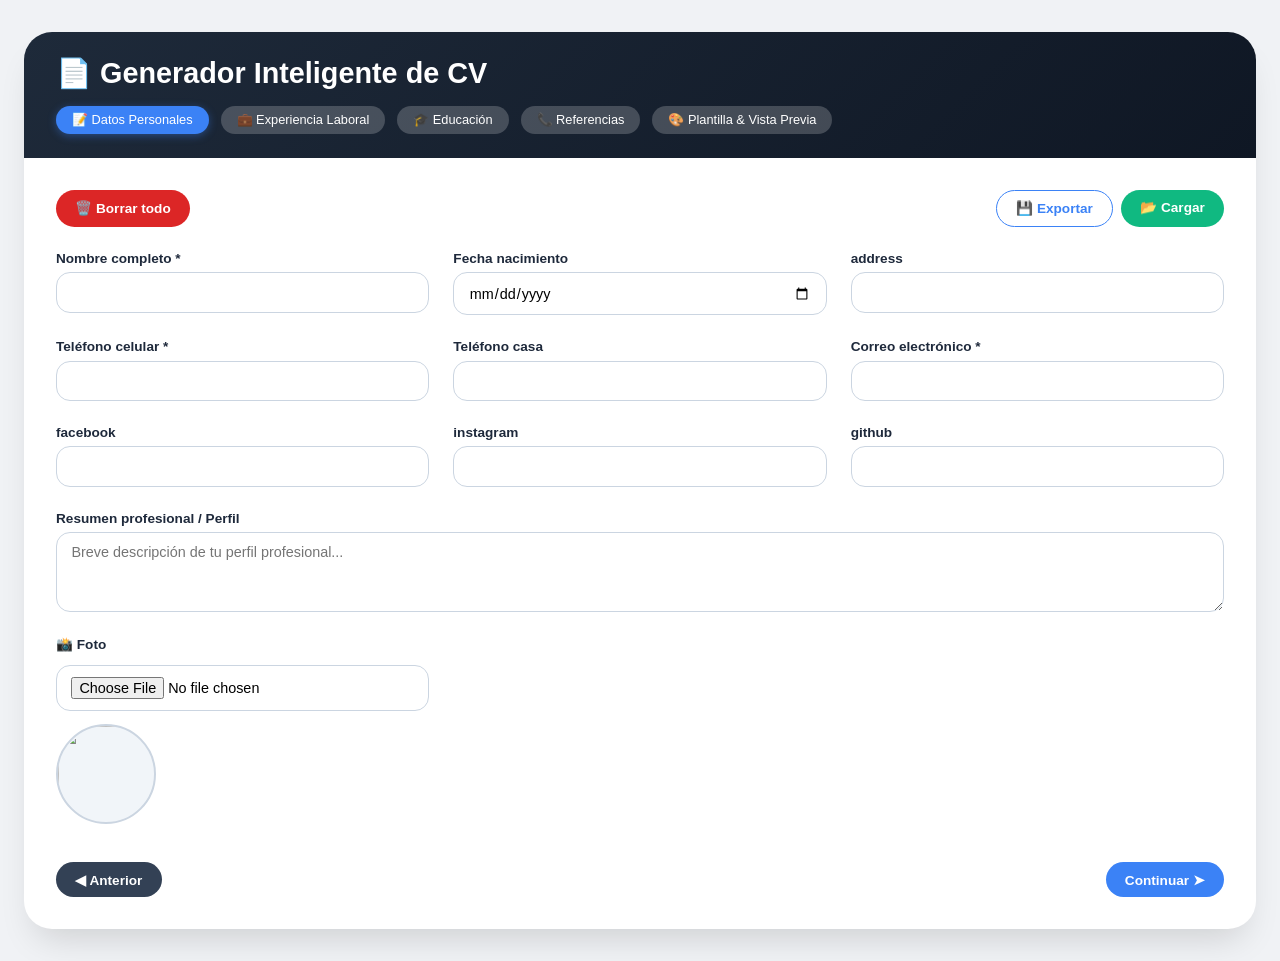
==== index.html @ b659cfa9 "Versión inicial del Generador de CV con 6 plantillas y validaciones" ====
<!DOCTYPE html>
<html lang="es">
<head>
    <meta charset="UTF-8">
    <meta name="viewport" content="width=device-width, initial-scale=1.0">
    <title>Generador de CV</title>
    <link rel="stylesheet" href="styles.css">
</head>
<body>
    <div class="app-container" id="app">
        <div class="step-header">
            <div class="step-title">📄 Generador Inteligente de CV</div>
            <div class="step-indicator" id="stepIndicator"></div>
        </div>
        <div class="step-content" id="stepContent"></div>
    </div>
    <!-- Cargar configuración de plantillas primero -->
    <script src="templates/config.js"></script>
    <!-- Luego el script principal -->
    <script src="script.js"></script>
</body>
</html>
---- styles.css ----
* {
    margin: 0;
    padding: 0;
    box-sizing: border-box;
    font-family: 'Segoe UI', Roboto, 'Helvetica Neue', sans-serif;
}

body {
    background: #f0f2f5;
    padding: 2rem 1.5rem;
}

.app-container {
    max-width: 1400px;
    margin: 0 auto;
    background: white;
    border-radius: 28px;
    box-shadow: 0 20px 35px -12px rgba(0,0,0,0.15);
    overflow: hidden;
}

.step-header {
    background: linear-gradient(135deg, #1e2a3a, #0f1724);
    color: white;
    padding: 1.5rem 2rem;
}

.step-title {
    font-size: 1.8rem;
    font-weight: 600;
}

.step-indicator {
    display: flex;
    gap: 0.75rem;
    flex-wrap: wrap;
    margin-top: 1rem;
}

.step-badge {
    background: rgba(255,255,255,0.2);
    padding: 0.4rem 1rem;
    border-radius: 40px;
    font-size: 0.8rem;
    font-weight: 500;
}

.step-badge.active {
    background: #3b82f6;
    box-shadow: 0 2px 8px rgba(59,130,246,0.4);
}

.step-content {
    padding: 2rem 2rem;
}

.form-grid {
    display: grid;
    grid-template-columns: repeat(auto-fit, minmax(280px, 1fr));
    gap: 1.5rem;
    margin-bottom: 2rem;
}

.form-group {
    display: flex;
    flex-direction: column;
    gap: 0.4rem;
}

label {
    font-weight: 600;
    color: #1e293b;
    font-size: 0.85rem;
}

input, textarea, select {
    padding: 0.7rem 0.9rem;
    border: 1px solid #cbd5e1;
    border-radius: 14px;
    font-size: 0.9rem;
    transition: 0.2s;
    background: white;
    width: 100%;
}

textarea {
    resize: vertical;
    min-height: 80px;
}

input:focus, textarea:focus, select:focus {
    outline: none;
    border-color: #3b82f6;
    box-shadow: 0 0 0 3px rgba(59,130,246,0.2);
}

.photo-area {
    display: flex;
    flex-direction: column;
    gap: 0.8rem;
    align-items: start;
}

.photo-preview {
    width: 100px;
    height: 100px;
    background: #f1f5f9;
    border-radius: 50%;
    object-fit: cover;
    border: 2px solid #cbd5e1;
}

button {
    background: #3b82f6;
    border: none;
    color: white;
    padding: 0.6rem 1.2rem;
    border-radius: 40px;
    font-weight: 600;
    cursor: pointer;
    transition: 0.2s;
    font-size: 0.85rem;
}

button.secondary {
    background: #334155;
}

button.outline {
    background: transparent;
    border: 1px solid #3b82f6;
    color: #3b82f6;
}

button.danger {
    background: #ef4444;
    color: white;
}

button.danger:hover {
    background: #dc2626;
}

.card-item {
    background: #f8fafc;
    border-radius: 20px;
    padding: 1.5rem;
    margin-bottom: 1.5rem;
    border: 1px solid #e2e8f0;
    position: relative;
    padding-right: 5rem;
}

.card-item .remove-btn {
    position: absolute;
    top: 1rem;
    right: 1rem;
    background: #ef4444;
    color: white;
    border: none;
    padding: 0.3rem 0.8rem;
    font-size: 0.75rem;
    border-radius: 30px;
    cursor: pointer;
}

.card-item .remove-btn:hover {
    background: #dc2626;
}

@media (max-width: 640px) {
    .card-item {
        padding-right: 1rem;
        padding-top: 2.5rem;
    }
    .card-item .remove-btn {
        top: 0.5rem;
        right: 0.5rem;
    }
}

.add-button {
    margin: 1rem 0;
    background: #10b981;
}

.add-button:hover {
    background: #059669;
}

.nav-buttons {
    display: flex;
    justify-content: space-between;
    margin-top: 2rem;
    gap: 1rem;
}

.template-selector {
    display: flex;
    gap: 1rem;
    flex-wrap: wrap;
    margin-bottom: 2rem;
    background: #f1f5f9;
    padding: 1rem;
    border-radius: 28px;
}

.template-option {
    background: white;
    border-radius: 24px;
    padding: 0.6rem 1.2rem;
    cursor: pointer;
    border: 2px solid transparent;
    font-weight: 600;
}

.template-option.selected {
    border-color: #3b82f6;
    background: #eff6ff;
    color: #1e40af;
}

.cv-preview {
    background: white;
    border-radius: 28px;
    padding: 1.5rem;
    box-shadow: 0 4px 12px rgba(0,0,0,0.05);
    border: 1px solid #e2e8f0;
    max-height: 80vh;
    overflow-y: auto;
}

hr {
    margin: 1rem 0;
}

@media (max-width: 700px) {
    .step-content { padding: 1rem; }
    .form-grid { grid-template-columns: 1fr; }
    .template-selector { flex-direction: column; align-items: stretch; }
    .template-option { text-align: center; }
}
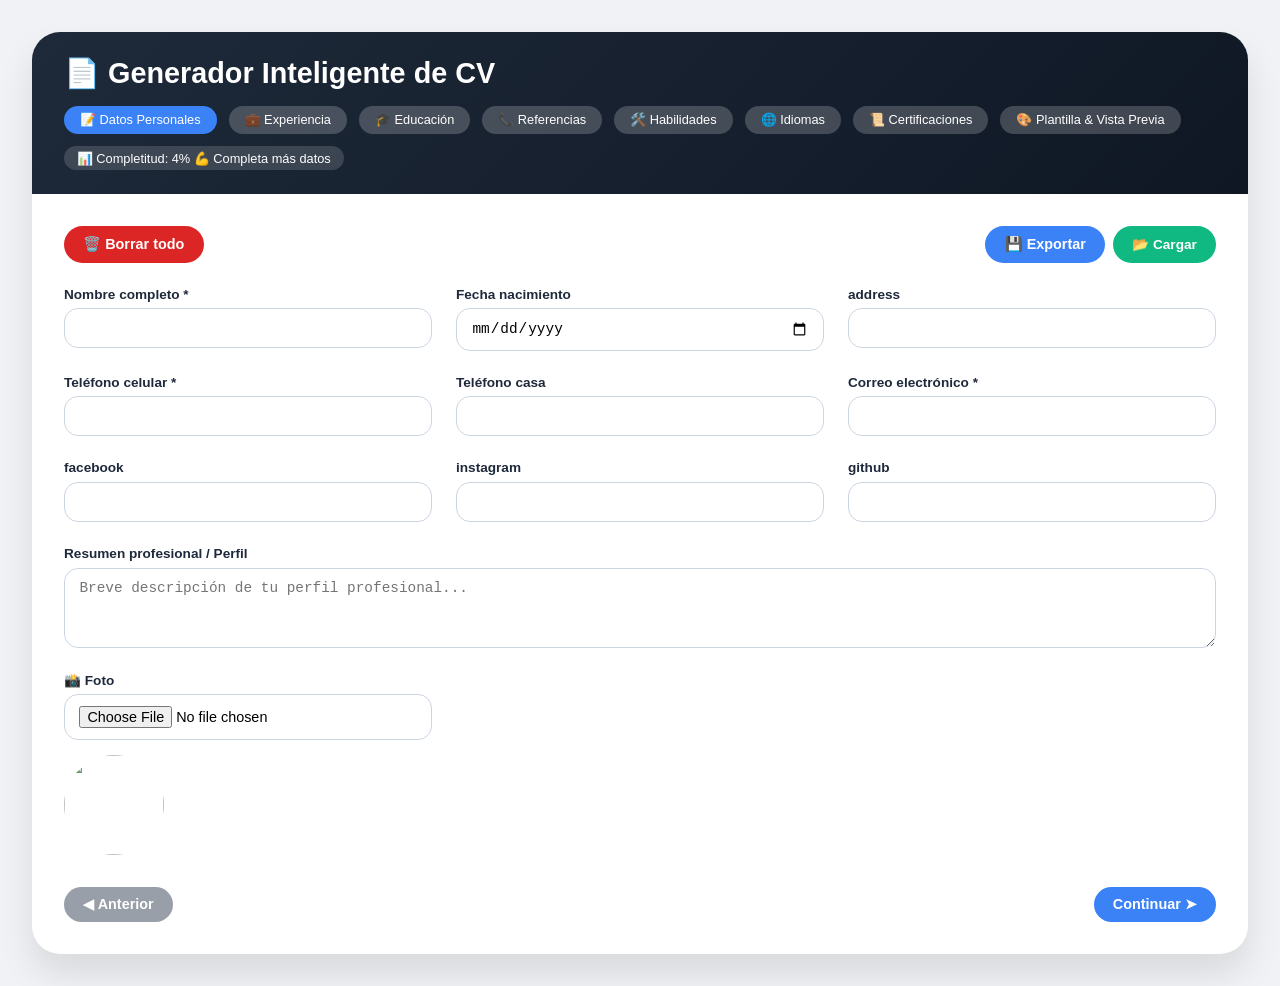
==== commit 19cf09a8: "Versión final del generador de CV con todas las secciones y plantillas" ====
--- a/index.html
+++ b/index.html
@@ -4,19 +4,44 @@
     <meta charset="UTF-8">
     <meta name="viewport" content="width=device-width, initial-scale=1.0">
     <title>Generador de CV</title>
+
+    <!-- Estilos de la aplicación -->
     <link rel="stylesheet" href="styles.css">
+
+    <!--
+        html2pdf.js — biblioteca para exportar HTML a PDF.
+        Incluye html2canvas (captura del DOM) + jsPDF (generación del archivo).
+        Se carga desde CDN para no necesitar instalación.
+    -->
+    <script src="https://cdnjs.cloudflare.com/ajax/libs/html2pdf.js/0.10.1/html2pdf.bundle.min.js"></script>
 </head>
 <body>
+
+    <!-- Contenedor principal de la aplicación -->
     <div class="app-container" id="app">
+
+        <!-- Encabezado fijo con título y badges de pasos -->
         <div class="step-header">
             <div class="step-title">📄 Generador Inteligente de CV</div>
+            <!-- Los badges se generan dinámicamente desde script.js (updateIndicator) -->
             <div class="step-indicator" id="stepIndicator"></div>
         </div>
+
+        <!-- Zona de contenido: cada paso inyecta su HTML aquí -->
         <div class="step-content" id="stepContent"></div>
+
     </div>
-    <!-- Cargar configuración de plantillas primero -->
+
+    <!--
+        Configuración de plantillas disponibles.
+        Este script define window.cvTemplatesList con el listado
+        de plantillas (id, nombre, icono) que el usuario puede elegir.
+        Debe cargarse ANTES que script.js.
+    -->
     <script src="templates/config.js"></script>
-    <!-- Luego el script principal -->
+
+    <!-- Lógica principal de la aplicación -->
     <script src="script.js"></script>
+
 </body>
 </html>
--- a/styles.css
+++ b/styles.css
@@ -1,23 +1,57 @@
+/* =============================================================
+   GENERADOR DE CV — styles.css
+   Secciones:
+     1. Reset y base
+     2. Layout de la app
+     3. Encabezado y navegación de pasos
+     4. Formularios
+     5. Botones
+     6. Tarjetas de listas dinámicas
+     7. Selector de plantillas
+     8. Vista previa del CV
+     9. Utilidades de impresión (@media print)
+   ============================================================= */
+
+
+/* ─────────────────────────────────────────────────────────────
+   1. RESET Y BASE
+   ───────────────────────────────────────────────────────────── */
+
 * {
     margin: 0;
     padding: 0;
     box-sizing: border-box;
-    font-family: 'Segoe UI', Roboto, 'Helvetica Neue', sans-serif;
 }
 
 body {
     background: #f0f2f5;
-    padding: 2rem 1.5rem;
-}
+    padding: 2rem;
+    font-family: 'Segoe UI', Roboto, sans-serif;
+}
+
+
+/* ─────────────────────────────────────────────────────────────
+   2. LAYOUT PRINCIPAL DE LA APP
+   ───────────────────────────────────────────────────────────── */
 
 .app-container {
     max-width: 1400px;
     margin: 0 auto;
     background: white;
     border-radius: 28px;
-    box-shadow: 0 20px 35px -12px rgba(0,0,0,0.15);
     overflow: hidden;
-}
+    box-shadow: 0 20px 35px rgba(0, 0, 0, 0.1);
+}
+
+/* Área donde se inyecta el contenido de cada paso */
+.step-content {
+    padding: 2rem;
+}
+
+
+/* ─────────────────────────────────────────────────────────────
+   3. ENCABEZADO Y NAVEGACIÓN DE PASOS
+   ───────────────────────────────────────────────────────────── */
 
 .step-header {
     background: linear-gradient(135deg, #1e2a3a, #0f1724);
@@ -30,6 +64,7 @@
     font-weight: 600;
 }
 
+/* Contenedor de los badges de pasos */
 .step-indicator {
     display: flex;
     gap: 0.75rem;
@@ -37,23 +72,26 @@
     margin-top: 1rem;
 }
 
+/* Badge individual de cada paso */
 .step-badge {
-    background: rgba(255,255,255,0.2);
+    background: rgba(255, 255, 255, 0.2);
     padding: 0.4rem 1rem;
     border-radius: 40px;
     font-size: 0.8rem;
-    font-weight: 500;
-}
-
+    transition: background 0.2s;
+}
+
+/* Paso activo: fondo azul sólido */
 .step-badge.active {
     background: #3b82f6;
-    box-shadow: 0 2px 8px rgba(59,130,246,0.4);
-}
-
-.step-content {
-    padding: 2rem 2rem;
-}
-
+}
+
+
+/* ─────────────────────────────────────────────────────────────
+   4. FORMULARIOS
+   ───────────────────────────────────────────────────────────── */
+
+/* Grid de 2 columnas que colapsa a 1 en pantallas pequeñas */
 .form-grid {
     display: grid;
     grid-template-columns: repeat(auto-fit, minmax(280px, 1fr));
@@ -73,14 +111,22 @@
     font-size: 0.85rem;
 }
 
-input, textarea, select {
+input,
+textarea,
+select {
     padding: 0.7rem 0.9rem;
     border: 1px solid #cbd5e1;
     border-radius: 14px;
     font-size: 0.9rem;
-    transition: 0.2s;
-    background: white;
     width: 100%;
+    transition: border-color 0.2s;
+}
+
+input:focus,
+textarea:focus,
+select:focus {
+    outline: none;
+    border-color: #3b82f6;
 }
 
 textarea {
@@ -88,27 +134,19 @@
     min-height: 80px;
 }
 
-input:focus, textarea:focus, select:focus {
-    outline: none;
-    border-color: #3b82f6;
-    box-shadow: 0 0 0 3px rgba(59,130,246,0.2);
-}
-
-.photo-area {
-    display: flex;
-    flex-direction: column;
-    gap: 0.8rem;
-    align-items: start;
-}
-
+/* Vista previa circular de la foto de perfil */
 .photo-preview {
     width: 100px;
     height: 100px;
-    background: #f1f5f9;
     border-radius: 50%;
     object-fit: cover;
-    border: 2px solid #cbd5e1;
-}
+    margin-top: 0.5rem;
+}
+
+
+/* ─────────────────────────────────────────────────────────────
+   5. BOTONES
+   ───────────────────────────────────────────────────────────── */
 
 button {
     background: #3b82f6;
@@ -116,84 +154,77 @@
     color: white;
     padding: 0.6rem 1.2rem;
     border-radius: 40px;
+    cursor: pointer;
     font-weight: 600;
-    cursor: pointer;
-    transition: 0.2s;
-    font-size: 0.85rem;
-}
-
+    font-size: 0.9rem;
+    transition: opacity 0.15s, transform 0.1s;
+}
+
+button:hover:not(:disabled) {
+    opacity: 0.9;
+    transform: translateY(-1px);
+}
+
+button:disabled {
+    opacity: 0.5;
+    cursor: default;
+}
+
+/* Variante secundaria (gris oscuro) */
 button.secondary {
     background: #334155;
 }
 
-button.outline {
-    background: transparent;
-    border: 1px solid #3b82f6;
-    color: #3b82f6;
-}
-
+/* Variante de peligro (rojo) para eliminar / resetear */
 button.danger {
     background: #ef4444;
-    color: white;
-}
-
-button.danger:hover {
-    background: #dc2626;
-}
-
+}
+
+/* Botón "agregar ítem" (verde) */
+.add-button {
+    background: #10b981;
+    margin: 1rem 0;
+}
+
+/* Contenedor de botones de navegación (Anterior / Continuar) */
+.nav-buttons {
+    display: flex;
+    justify-content: space-between;
+    align-items: center;
+    margin-top: 2rem;
+    gap: 1rem;
+    flex-wrap: wrap;
+}
+
+
+/* ─────────────────────────────────────────────────────────────
+   6. TARJETAS DE LISTAS DINÁMICAS
+   ───────────────────────────────────────────────────────────── */
+
+/* Contenedor de cada ítem de la lista (experiencia, estudio…) */
 .card-item {
     background: #f8fafc;
     border-radius: 20px;
     padding: 1.5rem;
     margin-bottom: 1.5rem;
     border: 1px solid #e2e8f0;
-    position: relative;
-    padding-right: 5rem;
-}
-
-.card-item .remove-btn {
+    position: relative; /* para el botón eliminar posicionado */
+}
+
+/* Botón 🗑 de eliminar ítem */
+.remove-btn {
     position: absolute;
     top: 1rem;
     right: 1rem;
     background: #ef4444;
-    color: white;
-    border: none;
     padding: 0.3rem 0.8rem;
     font-size: 0.75rem;
-    border-radius: 30px;
-    cursor: pointer;
-}
-
-.card-item .remove-btn:hover {
-    background: #dc2626;
-}
-
-@media (max-width: 640px) {
-    .card-item {
-        padding-right: 1rem;
-        padding-top: 2.5rem;
-    }
-    .card-item .remove-btn {
-        top: 0.5rem;
-        right: 0.5rem;
-    }
-}
-
-.add-button {
-    margin: 1rem 0;
-    background: #10b981;
-}
-
-.add-button:hover {
-    background: #059669;
-}
-
-.nav-buttons {
-    display: flex;
-    justify-content: space-between;
-    margin-top: 2rem;
-    gap: 1rem;
-}
+}
+
+
+/* ─────────────────────────────────────────────────────────────
+   7. SELECTOR DE PLANTILLAS
+   ───────────────────────────────────────────────────────────── */
 
 .template-selector {
     display: flex;
@@ -205,6 +236,7 @@
     border-radius: 28px;
 }
 
+/* Cada opción de plantilla */
 .template-option {
     background: white;
     border-radius: 24px;
@@ -212,31 +244,61 @@
     cursor: pointer;
     border: 2px solid transparent;
     font-weight: 600;
-}
-
+    transition: border-color 0.2s, background 0.2s;
+}
+
+/* Plantilla activa: borde azul */
 .template-option.selected {
     border-color: #3b82f6;
     background: #eff6ff;
-    color: #1e40af;
-}
+}
+
+
+/* ─────────────────────────────────────────────────────────────
+   8. VISTA PREVIA DEL CV
+   El panel donde se renderiza el HTML de la plantilla elegida.
+   IMPORTANTE: max-height se elimina temporalmente al exportar PDF
+   (ver exportToPdf en script.js) para capturar todo el contenido.
+   ───────────────────────────────────────────────────────────── */
 
 .cv-preview {
     background: white;
     border-radius: 28px;
     padding: 1.5rem;
-    box-shadow: 0 4px 12px rgba(0,0,0,0.05);
     border: 1px solid #e2e8f0;
-    max-height: 80vh;
-    overflow-y: auto;
-}
-
-hr {
-    margin: 1rem 0;
-}
-
-@media (max-width: 700px) {
-    .step-content { padding: 1rem; }
-    .form-grid { grid-template-columns: 1fr; }
-    .template-selector { flex-direction: column; align-items: stretch; }
-    .template-option { text-align: center; }
+    max-height: 80vh;   /* limita la altura visible en pantalla */
+    overflow-y: auto;   /* scroll interno si el CV es largo */
+}
+
+
+/* ─────────────────────────────────────────────────────────────
+   9. ESTILOS DE IMPRESIÓN
+   Solo afectan a window.print() (y por tanto al PDF que genera
+   el navegador). Ocultan la UI de la app y solo muestran el CV.
+   ───────────────────────────────────────────────────────────── */
+
+@media print {
+    /* Ocultar TODO */
+    body * {
+        visibility: hidden;
+    }
+
+    /* Mostrar solo el panel de vista previa */
+    .cv-preview,
+    .cv-preview * {
+        visibility: visible;
+    }
+
+    /* Posicionar el CV en la esquina superior para llenar la hoja */
+    .cv-preview {
+        position: absolute;
+        top: 0;
+        left: 0;
+        width: 100%;
+        margin: 0;
+        padding: 0;
+        background: white;
+        max-height: none;  /* sin límite de altura al imprimir */
+        overflow: visible;
+    }
 }
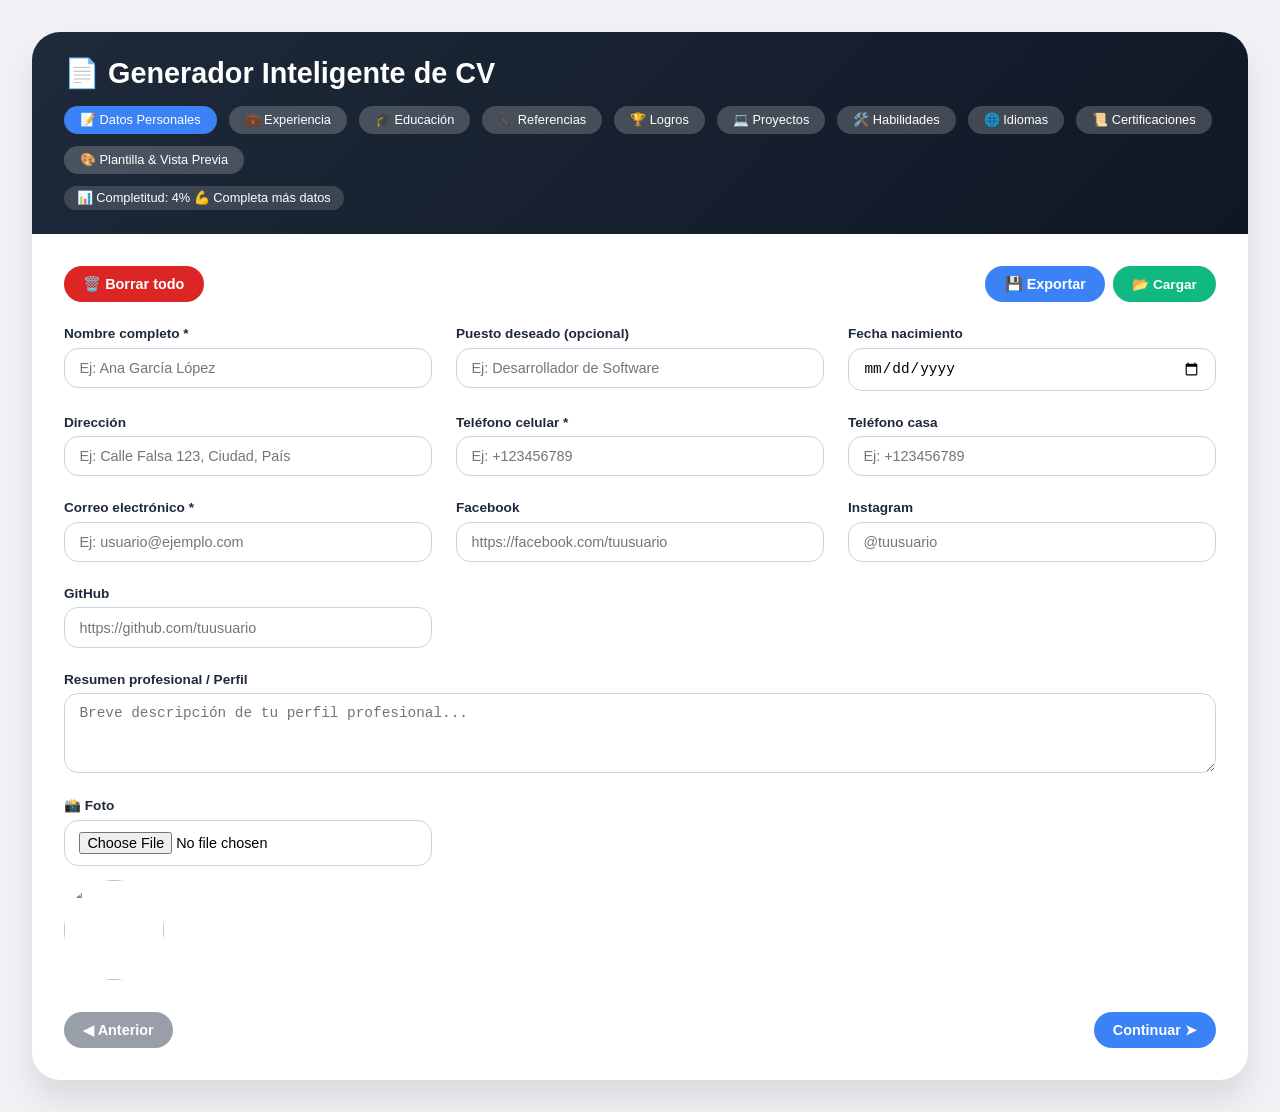
==== commit e911ebfd: "Actualización masiva: mejoras visuales, plantillas profesionalizadas, placeholders, secciones condic" ====
--- a/index.html
+++ b/index.html
@@ -8,12 +8,6 @@
     <!-- Estilos de la aplicación -->
     <link rel="stylesheet" href="styles.css">
 
-    <!--
-        html2pdf.js — biblioteca para exportar HTML a PDF.
-        Incluye html2canvas (captura del DOM) + jsPDF (generación del archivo).
-        Se carga desde CDN para no necesitar instalación.
-    -->
-    <script src="https://cdnjs.cloudflare.com/ajax/libs/html2pdf.js/0.10.1/html2pdf.bundle.min.js"></script>
 </head>
 <body>
 
